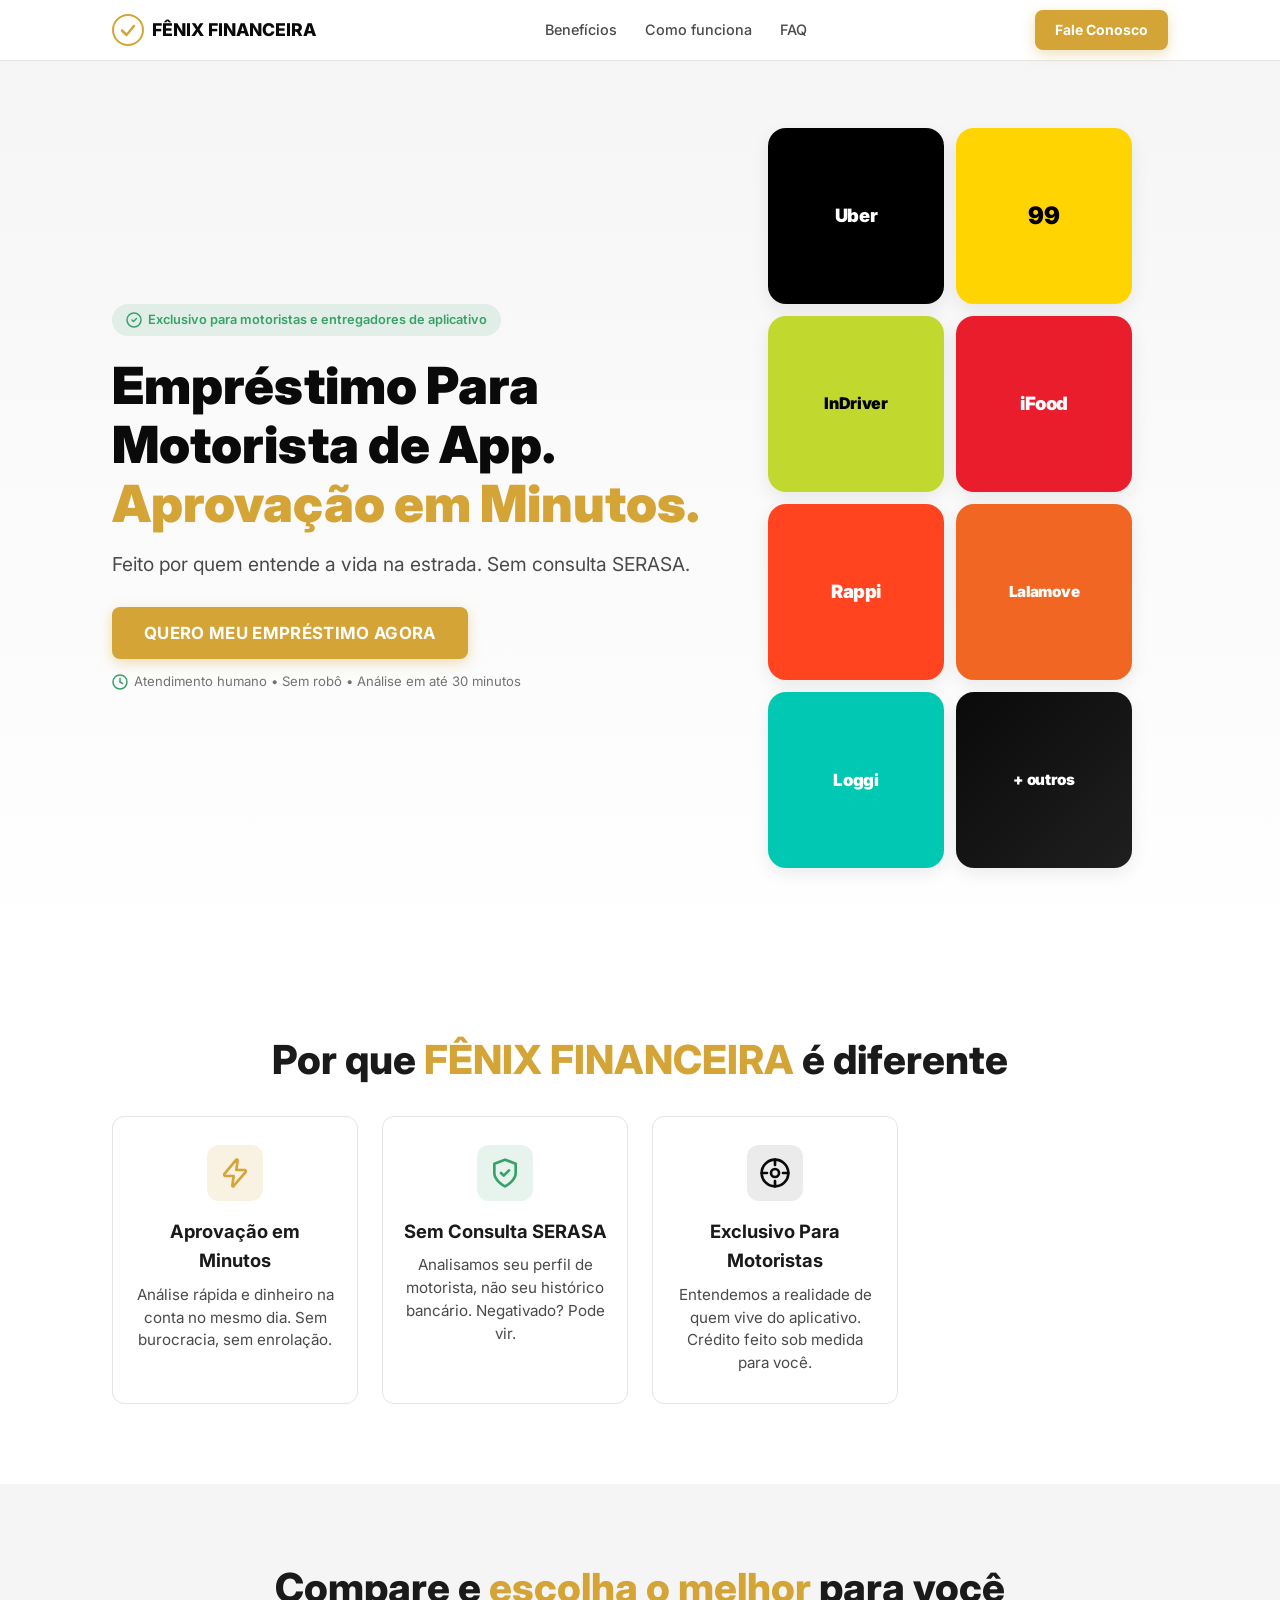
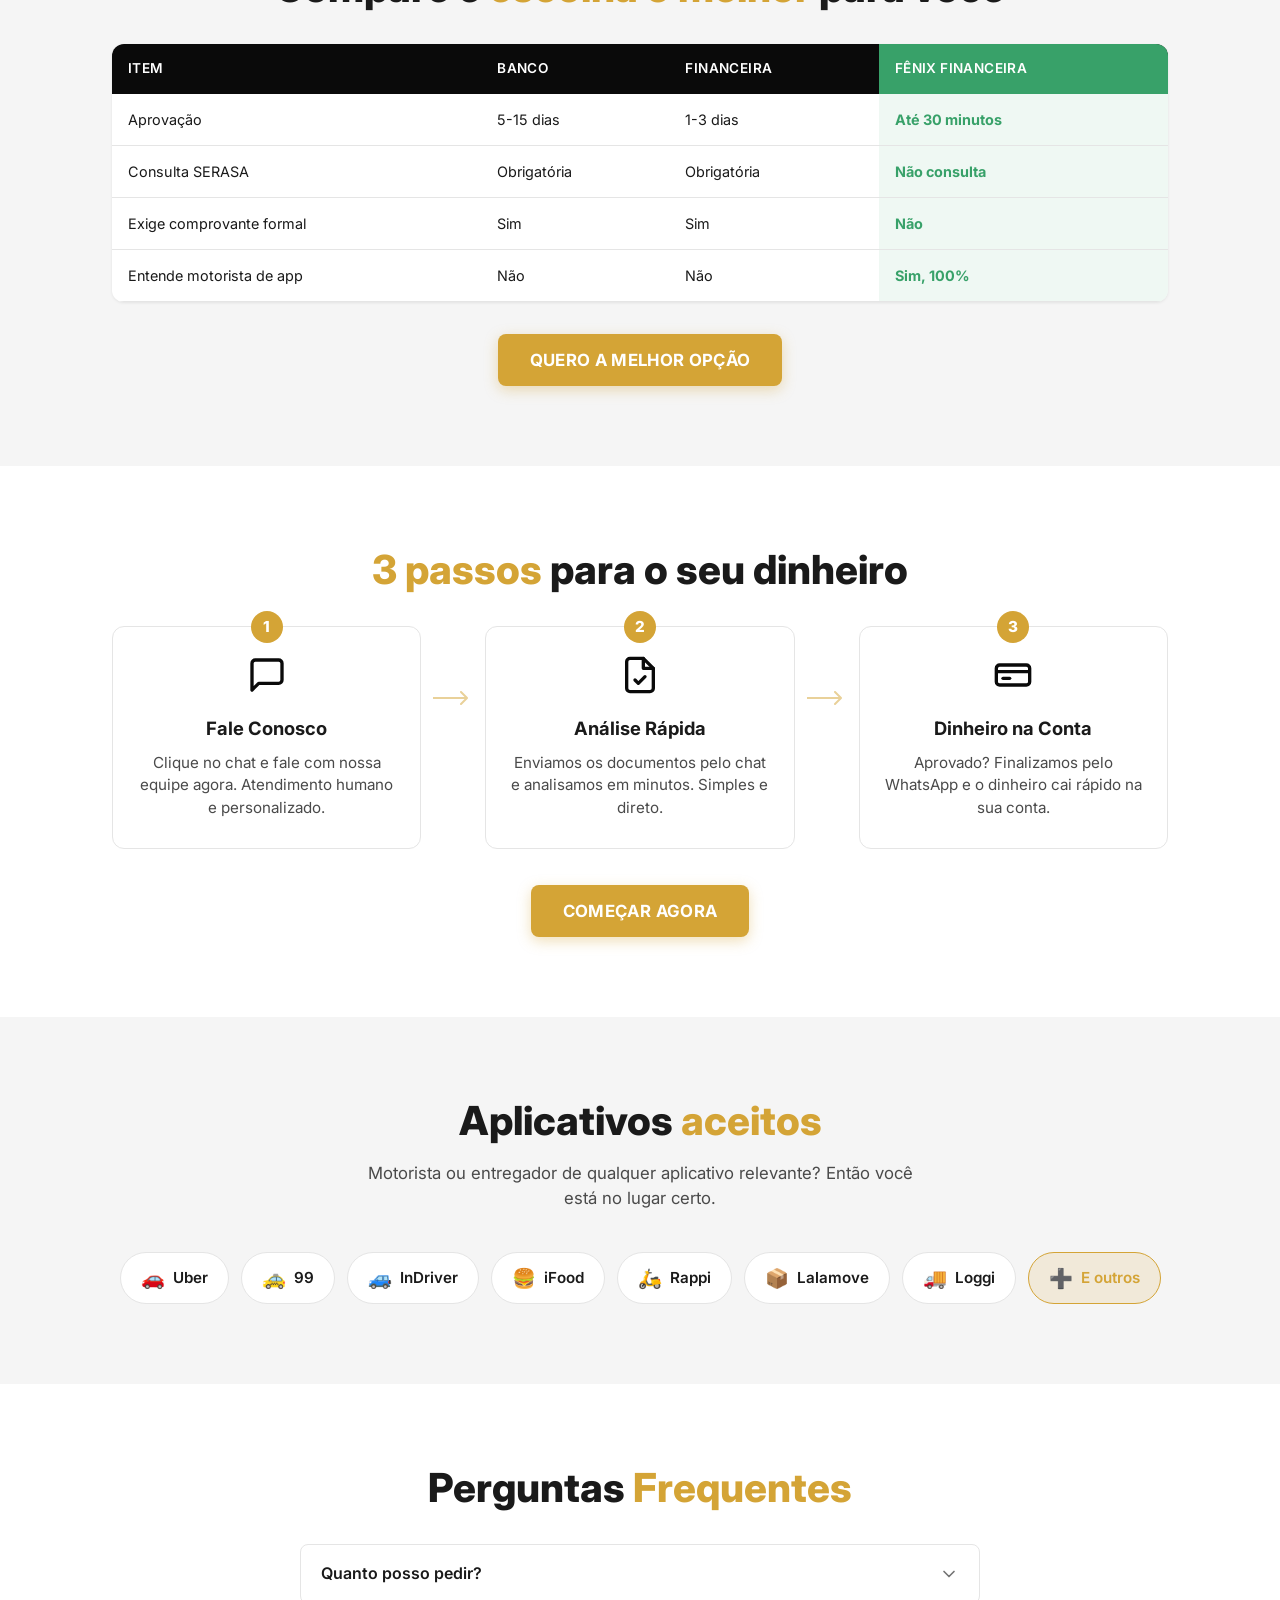
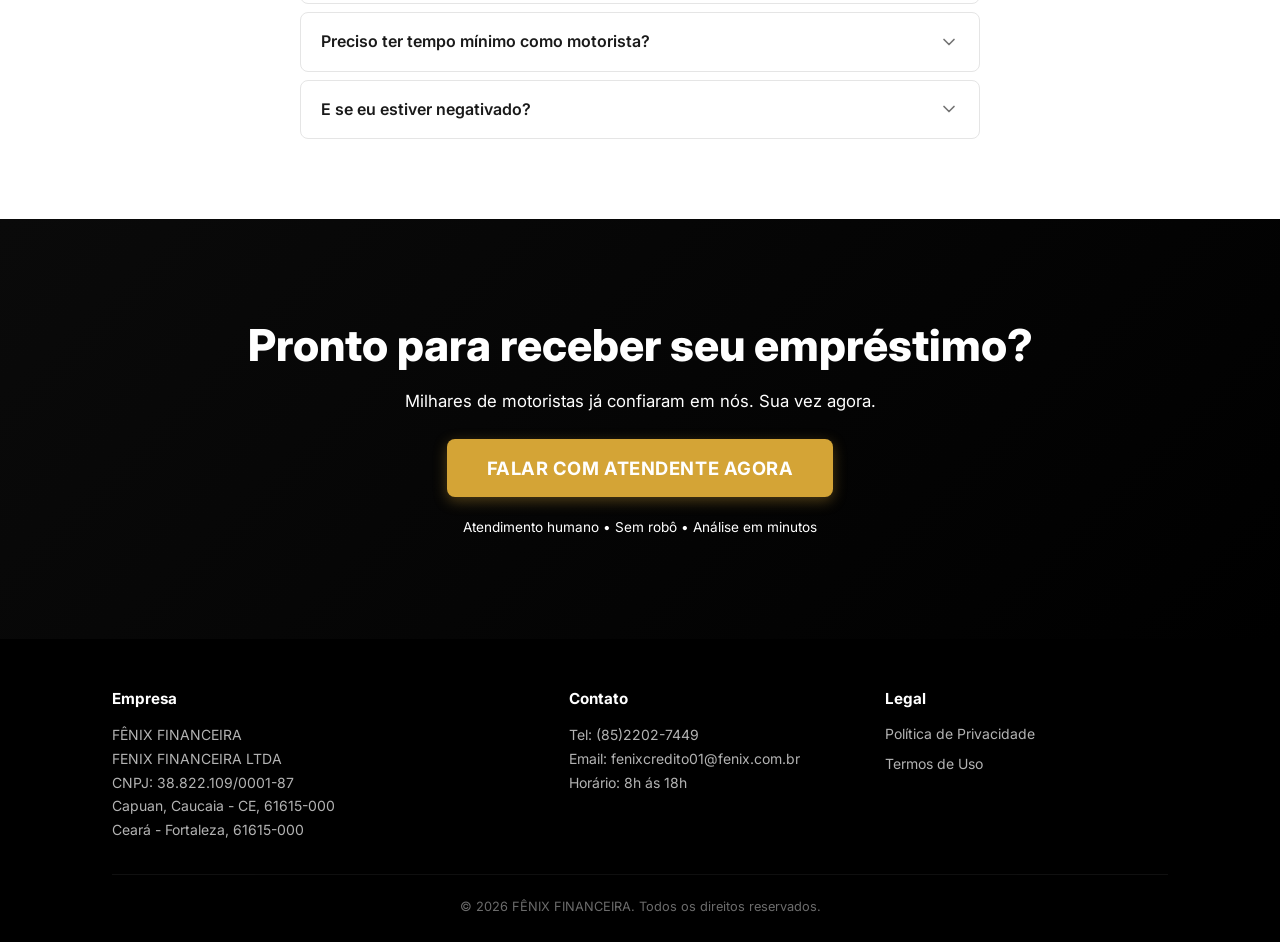
==== index.html @ e70ba052 "Site FÊNIX FINANCEIRA - landing page para motoristas de aplicativo" ====
<!DOCTYPE html>
<html lang="pt-BR">
<head>
  <meta charset="UTF-8">
  <meta name="viewport" content="width=device-width, initial-scale=1.0, maximum-scale=5.0">
  <meta name="description" content="Empréstimo para motorista de app com aprovação em minutos. Sem consulta SERASA. FÊNIX FINANCEIRA - crédito exclusivo para motoristas e entregadores de aplicativo.">
  <meta name="keywords" content="empréstimo motorista uber, empréstimo 99, empréstimo ifood, crédito motorista app, empréstimo sem serasa, empréstimo rappi, empréstimo entregador">
  <meta name="robots" content="index, follow">
  <meta name="theme-color" content="#0a0a0a">

  <!-- Open Graph -->
  <meta property="og:title" content="FÊNIX FINANCEIRA - Empréstimo para Motorista de App">
  <meta property="og:description" content="Aprovação em minutos. Sem consulta SERASA. Feito para quem é motorista de aplicativo.">
  <meta property="og:type" content="website">
  <meta property="og:url" content="[SITE_URL]">
  <meta property="og:locale" content="pt_BR">

  <link rel="icon" href="/favicon.svg" type="image/svg+xml">
  <link rel="icon" href="/favicon.ico" type="image/x-icon">
  <link rel="preconnect" href="https://embed.tawk.to" crossorigin>
  <link rel="preconnect" href="https://fonts.googleapis.com">
  <link rel="preconnect" href="https://fonts.gstatic.com" crossorigin>
  <link rel="stylesheet" href="https://fonts.googleapis.com/css2?family=Inter:wght@400;500;600;700;800;900&display=swap">
  <link rel="stylesheet" href="css/style.css">

  <title>FÊNIX FINANCEIRA - Empréstimo para Motorista de App | Aprovação Rápida</title>
</head>
<body>

  <!-- ============================================ -->
  <!-- HEADER / NAVBAR                              -->
  <!-- ============================================ -->
  <header class="header" id="header">
    <div class="container header__inner">
      <a href="#" class="header__logo" aria-label="FÊNIX FINANCEIRA - Página inicial">
        <!-- Logo SVG inline -->
        <svg class="header__logo-icon" width="32" height="32" viewBox="0 0 32 32" fill="none" aria-hidden="true">
          <circle cx="16" cy="16" r="15" stroke="currentColor" stroke-width="2"/>
          <path d="M10 16.5L14.5 21L22 12" stroke="currentColor" stroke-width="2.5" stroke-linecap="round" stroke-linejoin="round"/>
        </svg>
        <span class="header__logo-text">FÊNIX FINANCEIRA</span>
      </a>
      <nav class="header__nav" aria-label="Navegação principal">
        <a href="#beneficios" class="header__link">Benefícios</a>
        <a href="#como-funciona" class="header__link">Como funciona</a>
        <a href="#faq" class="header__link">FAQ</a>
      </nav>
      <button class="btn btn--sm btn--cta header__cta" onclick="openChat()" aria-label="Abrir chat para solicitar empréstimo">
        Fale Conosco
      </button>
    </div>
  </header>

  <main>

    <!-- ============================================ -->
    <!-- HERO SECTION                                 -->
    <!-- ============================================ -->
    <section class="hero" id="hero">
      <div class="container hero__inner">
        <div class="hero__content">
          <span class="hero__badge">
            <svg width="16" height="16" viewBox="0 0 16 16" fill="none" aria-hidden="true"><path d="M6 8L7.5 9.5L10.5 6.5" stroke="currentColor" stroke-width="1.5" stroke-linecap="round" stroke-linejoin="round"/><circle cx="8" cy="8" r="7" stroke="currentColor" stroke-width="1.5"/></svg>
            Exclusivo para motoristas e entregadores de aplicativo
          </span>

          <h1 class="hero__title">
            Empréstimo Para Motorista de App.<br>
            <span class="hero__title-highlight">Aprovação em Minutos.</span>
          </h1>

          <p class="hero__subtitle">
            Feito por quem entende a vida na estrada. Sem consulta SERASA.
          </p>

          <div class="hero__cta-group">
            <button class="btn btn--lg btn--cta btn--pulse" onclick="openChat()" aria-label="Solicitar empréstimo agora via chat">
              QUERO MEU EMPRÉSTIMO AGORA
            </button>
            <p class="hero__cta-sub">
              <svg width="16" height="16" viewBox="0 0 16 16" fill="none" aria-hidden="true"><circle cx="8" cy="8" r="7" stroke="currentColor" stroke-width="1.5"/><path d="M8 4.5V8L10.5 9.5" stroke="currentColor" stroke-width="1.5" stroke-linecap="round"/></svg>
              Atendimento humano &bull; Sem robô &bull; Análise em até 30 minutos
            </p>
          </div>
        </div>

        <div class="hero__illustration" aria-hidden="true">
          <div class="hero__apps-grid">
            <div class="hero-app hero-app--uber">Uber</div>
            <div class="hero-app hero-app--99">99</div>
            <div class="hero-app hero-app--indriver">InDriver</div>
            <div class="hero-app hero-app--ifood">iFood</div>
            <div class="hero-app hero-app--rappi">Rappi</div>
            <div class="hero-app hero-app--lalamove">Lalamove</div>
            <div class="hero-app hero-app--loggi">Loggi</div>
            <div class="hero-app hero-app--more">+ outros</div>
          </div>
        </div>
      </div>
    </section>

    <!-- ============================================ -->
    <!-- BENEFÍCIOS                                   -->
    <!-- ============================================ -->
    <section class="benefits" id="beneficios">
      <div class="container">
        <h2 class="section-title fade-in">Por que <span class="text-highlight">FÊNIX FINANCEIRA</span> é diferente</h2>

        <div class="benefits__grid">
          <!-- Card 1 -->
          <div class="benefit-card fade-in">
            <div class="benefit-card__icon benefit-card__icon--speed">
              <svg width="32" height="32" viewBox="0 0 24 24" fill="none" aria-hidden="true">
                <path d="M13 2L4.09 12.63a1 1 0 00.78 1.62H11l-1 7.25a.5.5 0 00.86.41L19.91 11.37a1 1 0 00-.78-1.62H13l1-7.25a.5.5 0 00-.86-.41z" stroke="currentColor" stroke-width="2" stroke-linecap="round" stroke-linejoin="round"/>
              </svg>
            </div>
            <h3 class="benefit-card__title">Aprovação em Minutos</h3>
            <p class="benefit-card__text">Análise rápida e dinheiro na conta no mesmo dia. Sem burocracia, sem enrolação.</p>
          </div>

          <!-- Card 2 -->
          <div class="benefit-card fade-in">
            <div class="benefit-card__icon benefit-card__icon--shield">
              <svg width="32" height="32" viewBox="0 0 24 24" fill="none" aria-hidden="true">
                <path d="M12 22s8-4 8-10V5l-8-3-8 3v7c0 6 8 10 8 10z" stroke="currentColor" stroke-width="2" stroke-linecap="round" stroke-linejoin="round"/>
                <path d="M9 12l2 2 4-4" stroke="currentColor" stroke-width="2" stroke-linecap="round" stroke-linejoin="round"/>
              </svg>
            </div>
            <h3 class="benefit-card__title">Sem Consulta SERASA</h3>
            <p class="benefit-card__text">Analisamos seu perfil de motorista, não seu histórico bancário. Negativado? Pode vir.</p>
          </div>

          <!-- Card 3 -->
          <div class="benefit-card fade-in">
            <div class="benefit-card__icon benefit-card__icon--car">
              <svg width="32" height="32" viewBox="0 0 24 24" fill="none" aria-hidden="true">
                <circle cx="12" cy="12" r="10" stroke="currentColor" stroke-width="2"/>
                <circle cx="12" cy="12" r="3" stroke="currentColor" stroke-width="2"/>
                <path d="M12 2v4M12 18v4M2 12h4M18 12h4" stroke="currentColor" stroke-width="2" stroke-linecap="round"/>
              </svg>
            </div>
            <h3 class="benefit-card__title">Exclusivo Para Motoristas</h3>
            <p class="benefit-card__text">Entendemos a realidade de quem vive do aplicativo. Crédito feito sob medida para você.</p>
          </div>

          
        </div>
      </div>
    </section>

    <!-- ============================================ -->
    <!-- COMPARAÇÃO                                   -->
    <!-- ============================================ -->
    <section class="comparison" id="comparacao">
      <div class="container">
        <h2 class="section-title fade-in">Compare e <span class="text-highlight">escolha o melhor</span> para você</h2>

        <div class="comparison__table-wrapper fade-in">
          <table class="comparison__table" role="table">
            <thead>
              <tr>
                <th scope="col">Item</th>
                <th scope="col">Banco</th>
                <th scope="col">Financeira</th>
                <th scope="col" class="comparison__highlight-col">FÊNIX FINANCEIRA</th>
              </tr>
            </thead>
            <tbody>
              <tr>
                <td data-label="Item">Aprovação</td>
                <td data-label="Banco">5-15 dias</td>
                <td data-label="CONCORRÊNCIA">1-3 dias</td>
                <td data-label="FÊNIX FINANCEIRA" class="comparison__highlight-col"><strong>Até 30 minutos</strong></td>
              </tr>
              <tr>
                <td data-label="Item">Consulta SERASA</td>
                <td data-label="Banco">Obrigatória</td>
                <td data-label="CONCORRÊNCIA">Obrigatória</td>
                <td data-label="FÊNIX FINANCEIRA" class="comparison__highlight-col"><strong>Não consulta</strong></td>
              </tr>
              <tr>
                <td data-label="Item">Exige comprovante formal</td>
                <td data-label="Banco">Sim</td>
                <td data-label="CONCORRÊNCIA">Sim</td>
                <td data-label="FÊNIX FINANCEIRA" class="comparison__highlight-col"><strong>Não</strong></td>
              </tr>
              <tr>
                <td data-label="Item">Entende motorista de app</td>
                <td data-label="Banco">Não</td>
                <td data-label="CONCORRÊNCIA">Não</td>
                <td data-label="FÊNIX FINANCEIRA" class="comparison__highlight-col"><strong>Sim, 100%</strong></td>
              </tr>
              <tr>
              </tr>
            </tbody>
          </table>
        </div>

        <div class="comparison__cta fade-in">
          <button class="btn btn--lg btn--cta" onclick="openChat()">QUERO A MELHOR OPÇÃO</button>
        </div>
      </div>
    </section>

    <!-- ============================================ -->
    <!-- COMO FUNCIONA                                -->
    <!-- ============================================ -->
    <section class="steps" id="como-funciona">
      <div class="container">
        <h2 class="section-title fade-in"><span class="text-highlight">3 passos</span> para o seu dinheiro</h2>

        <div class="steps__grid">
          <!-- Passo 1 -->
          <div class="step-card fade-in">
            <div class="step-card__number">1</div>
            <div class="step-card__icon">
              <svg width="40" height="40" viewBox="0 0 24 24" fill="none" aria-hidden="true">
                <path d="M21 15a2 2 0 01-2 2H7l-4 4V5a2 2 0 012-2h14a2 2 0 012 2z" stroke="currentColor" stroke-width="2" stroke-linecap="round" stroke-linejoin="round"/>
              </svg>
            </div>
            <h3 class="step-card__title">Fale Conosco</h3>
            <p class="step-card__text">Clique no chat e fale com nossa equipe agora. Atendimento humano e personalizado.</p>
          </div>

          <!-- Conector -->
          <div class="step-connector" aria-hidden="true">
            <svg width="40" height="24" viewBox="0 0 40 24" fill="none">
              <path d="M0 12h32M28 6l6 6-6 6" stroke="var(--color-cta)" stroke-width="2" stroke-linecap="round" stroke-linejoin="round"/>
            </svg>
          </div>

          <!-- Passo 2 -->
          <div class="step-card fade-in">
            <div class="step-card__number">2</div>
            <div class="step-card__icon">
              <svg width="40" height="40" viewBox="0 0 24 24" fill="none" aria-hidden="true">
                <path d="M14 2H6a2 2 0 00-2 2v16a2 2 0 002 2h12a2 2 0 002-2V8z" stroke="currentColor" stroke-width="2" stroke-linecap="round" stroke-linejoin="round"/>
                <polyline points="14,2 14,8 20,8" stroke="currentColor" stroke-width="2" stroke-linecap="round" stroke-linejoin="round"/>
                <path d="M9 15l2 2 4-4" stroke="currentColor" stroke-width="2" stroke-linecap="round" stroke-linejoin="round"/>
              </svg>
            </div>
            <h3 class="step-card__title">Análise Rápida</h3>
            <p class="step-card__text">Enviamos os documentos pelo chat e analisamos em minutos. Simples e direto.</p>
          </div>

          <!-- Conector -->
          <div class="step-connector" aria-hidden="true">
            <svg width="40" height="24" viewBox="0 0 40 24" fill="none">
              <path d="M0 12h32M28 6l6 6-6 6" stroke="var(--color-cta)" stroke-width="2" stroke-linecap="round" stroke-linejoin="round"/>
            </svg>
          </div>

          <!-- Passo 3 -->
          <div class="step-card fade-in">
            <div class="step-card__number">3</div>
            <div class="step-card__icon">
              <svg width="40" height="40" viewBox="0 0 24 24" fill="none" aria-hidden="true">
                <rect x="2" y="6" width="20" height="12" rx="2" stroke="currentColor" stroke-width="2"/>
                <path d="M2 10h20" stroke="currentColor" stroke-width="2"/>
                <path d="M6 14h4" stroke="currentColor" stroke-width="2" stroke-linecap="round"/>
              </svg>
            </div>
            <h3 class="step-card__title">Dinheiro na Conta</h3>
            <p class="step-card__text">Aprovado? Finalizamos pelo WhatsApp e o dinheiro cai rápido na sua conta.</p>
          </div>
        </div>

        <div class="steps__cta fade-in">
          <button class="btn btn--lg btn--cta" onclick="openChat()">COMEÇAR AGORA</button>
        </div>
      </div>
    </section>

    <!-- ============================================ -->
    <!-- APLICATIVOS ACEITOS                          -->
    <!-- ============================================ -->
    <section class="apps" id="aplicativos">
      <div class="container">
        <h2 class="section-title fade-in">Aplicativos <span class="text-highlight">aceitos</span></h2>
        <p class="section-subtitle fade-in">Motorista ou entregador de qualquer aplicativo relevante? Então você está no lugar certo.</p>

        <div class="apps__grid fade-in">
          <div class="app-tag">
            <span class="app-tag__icon">🚗</span>
            <span class="app-tag__name">Uber</span>
          </div>
          <div class="app-tag">
            <span class="app-tag__icon">🚕</span>
            <span class="app-tag__name">99</span>
          </div>
          <div class="app-tag">
            <span class="app-tag__icon">🚙</span>
            <span class="app-tag__name">InDriver</span>
          </div>
          <div class="app-tag">
            <span class="app-tag__icon">🍔</span>
            <span class="app-tag__name">iFood</span>
          </div>
          <div class="app-tag">
            <span class="app-tag__icon">🛵</span>
            <span class="app-tag__name">Rappi</span>
          </div>
          <div class="app-tag">
            <span class="app-tag__icon">📦</span>
            <span class="app-tag__name">Lalamove</span>
          </div>
          <div class="app-tag">
            <span class="app-tag__icon">🚚</span>
            <span class="app-tag__name">Loggi</span>
          </div>
          <div class="app-tag app-tag--other">
            <span class="app-tag__icon">➕</span>
            <span class="app-tag__name">E outros</span>
          </div>
        </div>
      </div>
    </section>

    <!-- ============================================ -->
    <!-- FAQ                                          -->
    <!-- ============================================ -->
    <section class="faq" id="faq">
      <div class="container">
        <h2 class="section-title fade-in">Perguntas <span class="text-highlight">Frequentes</span></h2>

        <div class="faq__list">
          <details class="faq__item fade-in">
            <summary class="faq__question">
              <span>Quanto posso pedir?</span>
              <svg class="faq__chevron" width="20" height="20" viewBox="0 0 24 24" fill="none" aria-hidden="true">
                <path d="M6 9l6 6 6-6" stroke="currentColor" stroke-width="2" stroke-linecap="round" stroke-linejoin="round"/>
              </svg>
            </summary>
            <div class="faq__answer">
              <p>NOSSOS VALORES VÃO DE R$500,00 até R$2.000,00</p>
            </div>
          </details>

          

          <details class="faq__item fade-in">
            <summary class="faq__question">
              <span>Preciso ter tempo mínimo como motorista?</span>
              <svg class="faq__chevron" width="20" height="20" viewBox="0 0 24 24" fill="none" aria-hidden="true">
                <path d="M6 9l6 6 6-6" stroke="currentColor" stroke-width="2" stroke-linecap="round" stroke-linejoin="round"/>
              </svg>
            </summary>
            <div class="faq__answer">
              <p>Analisamos cada caso individualmente. Fale conosco para saber se você se qualifica.</p>
            </div>
          </details>

          <details class="faq__item fade-in">
            <summary class="faq__question">
              <span>E se eu estiver negativado?</span>
              <svg class="faq__chevron" width="20" height="20" viewBox="0 0 24 24" fill="none" aria-hidden="true">
                <path d="M6 9l6 6 6-6" stroke="currentColor" stroke-width="2" stroke-linecap="round" stroke-linejoin="round"/>
              </svg>
            </summary>
            <div class="faq__answer">
              <p>Não consultamos SERASA/SPC. Analisamos seu perfil como motorista de aplicativo.</p>
            </div>
          </details>

          

          

          
        </div>
      </div>
    </section>

    <!-- ============================================ -->
    <!-- CTA FINAL                                    -->
    <!-- ============================================ -->
    <section class="cta-final" id="cta-final">
      <div class="container cta-final__inner">
        <h2 class="cta-final__title fade-in">Pronto para receber seu empréstimo?</h2>
        <p class="cta-final__subtitle fade-in">Milhares de motoristas já confiaram em nós. Sua vez agora.</p>

        <button class="btn btn--xl btn--cta btn--pulse fade-in" onclick="openChat()">
          FALAR COM ATENDENTE AGORA
        </button>

        <p class="cta-final__note fade-in">
          Atendimento humano &bull; Sem robô &bull; Análise em minutos
        </p>
      </div>
    </section>

  </main>

  <!-- ============================================ -->
  <!-- FOOTER                                       -->
  <!-- ============================================ -->
  <footer class="footer">
    <div class="container footer__inner">
      <div class="footer__grid">
        <!-- Coluna Empresa -->
        <div class="footer__col">
          <h4 class="footer__heading">Empresa</h4>
          <p class="footer__text">FÊNIX FINANCEIRA</p>
          <p class="footer__text">FENIX FINANCEIRA LTDA</p>
          <p class="footer__text">CNPJ: 38.822.109/0001-87</p>
          <p class="footer__text">Capuan, Caucaia - CE, 61615-000</p>
          <p class="footer__text">Ceará - Fortaleza, 61615-000</p>
        </div>

        <!-- Coluna Contato -->
        <div class="footer__col">
          <h4 class="footer__heading">Contato</h4>
          <p class="footer__text">Tel: (85)2202-7449</p>
          <p class="footer__text">Email: fenixcredito01@fenix.com.br</p>
          <p class="footer__text">Horário: 8h ás 18h</p>
        </div>

        <!-- Coluna Legal -->
        <div class="footer__col">
          <h4 class="footer__heading">Legal</h4>
          <a href="privacidade.html" class="footer__link">Política de Privacidade</a>
          <a href="termos.html" class="footer__link">Termos de Uso</a>
           
        </div>
      </div>

      <div class="footer__bottom">
        <p>&copy; 2026 FÊNIX FINANCEIRA. Todos os direitos reservados.</p>
        
      </div>
    </div>
  </footer>

  <!-- Scripts -->
  <script src="js/script.js"></script>

  <!--Start of Tawk.to Script-->
  <script type="text/javascript">
  var Tawk_API=Tawk_API||{}, Tawk_LoadStart=new Date();
  (function(){
  var s1=document.createElement("script"),s0=document.getElementsByTagName("script")[0];
  s1.async=true;
  s1.src='https://embed.tawk.to/69e11e8162538b1c343eefce/1jmbluanu';
  s1.charset='UTF-8';
  s1.setAttribute('crossorigin','*');
  s0.parentNode.insertBefore(s1,s0);
  })();
  </script>
  <!--End of Tawk.to Script-->

</body>
</html>
---- css/style.css ----
/* ============================================
   VARIÁVEIS CSS — Altere aqui para customizar
   ============================================ */
:root {
  --color-primary: #0a0a0a;
  --color-primary-light: #1f1f1f;
  --color-primary-dark: #000000;
  --color-cta: #D4A436;
  --color-cta-hover: #B88C28;
  --color-cta-light: rgba(212, 164, 54, 0.15);
  --color-success: #38a169;
  --color-success-light: rgba(56, 161, 105, 0.12);
  --color-text: #1a1a1a;
  --color-text-light: #4a4a4a;
  --color-text-muted: #737373;
  --color-bg: #ffffff;
  --color-bg-alt: #f5f5f5;
  --color-bg-dark: #000000;
  --color-border: #e5e5e5;
  --font-family: 'Inter', system-ui, -apple-system, BlinkMacSystemFont, 'Segoe UI', sans-serif;
  --radius-sm: 8px;
  --radius-md: 12px;
  --radius-lg: 16px;
  --radius-full: 9999px;
  --shadow-sm: 0 1px 3px rgba(0,0,0,0.08);
  --shadow-md: 0 4px 12px rgba(0,0,0,0.1);
  --shadow-lg: 0 8px 30px rgba(0,0,0,0.12);
  --transition: 200ms ease;
}

/* ============================================
   RESET & BASE — Mobile-first
   ============================================ */
*,
*::before,
*::after {
  margin: 0;
  padding: 0;
  box-sizing: border-box;
}

html {
  scroll-behavior: smooth;
  -webkit-text-size-adjust: 100%;
}

body {
  font-family: var(--font-family);
  font-size: 16px;
  line-height: 1.6;
  color: var(--color-text);
  background-color: var(--color-bg);
  -webkit-font-smoothing: antialiased;
  -moz-osx-font-smoothing: grayscale;
  overflow-x: hidden;
}

img {
  max-width: 100%;
  height: auto;
  display: block;
}

a {
  color: inherit;
  text-decoration: none;
}

button {
  cursor: pointer;
  border: none;
  background: none;
  font-family: inherit;
}

/* ============================================
   CONTAINER
   ============================================ */
.container {
  width: 100%;
  max-width: 1120px;
  margin: 0 auto;
  padding: 0 20px;
}

/* ============================================
   TYPOGRAPHY UTILITIES
   ============================================ */
.section-title {
  font-size: 1.75rem;
  font-weight: 800;
  line-height: 1.2;
  text-align: center;
  margin-bottom: 16px;
  color: var(--color-text);
}

.section-subtitle {
  font-size: 1.05rem;
  color: var(--color-text-light);
  text-align: center;
  max-width: 560px;
  margin: 0 auto 40px;
  line-height: 1.5;
}

.text-highlight {
  color: var(--color-cta);
}

/* ============================================
   BUTTONS
   ============================================ */
.btn {
  display: inline-flex;
  align-items: center;
  justify-content: center;
  font-weight: 700;
  border-radius: var(--radius-sm);
  transition: background var(--transition), transform var(--transition), box-shadow var(--transition);
  white-space: nowrap;
  text-align: center;
  line-height: 1.2;
}

.btn:active {
  transform: scale(0.97);
}

.btn--sm {
  font-size: 0.875rem;
  padding: 10px 20px;
  min-height: 40px;
}

.btn--lg {
  font-size: 1.05rem;
  padding: 16px 32px;
  min-height: 52px;
  letter-spacing: 0.02em;
}

.btn--xl {
  font-size: 1.15rem;
  padding: 18px 40px;
  min-height: 56px;
  letter-spacing: 0.03em;
}

.btn--cta {
  background: var(--color-cta);
  color: #fff;
  box-shadow: 0 4px 14px rgba(212, 164, 54, 0.35);
}

.btn--cta:hover {
  background: var(--color-cta-hover);
  box-shadow: 0 6px 20px rgba(212, 164, 54, 0.45);
  transform: translateY(-1px);
}

.btn--cta:active {
  transform: translateY(0) scale(0.97);
}

.btn--pulse {
  animation: pulse-btn 2.5s infinite;
}

@keyframes pulse-btn {
  0% { box-shadow: 0 4px 14px rgba(212, 164, 54, 0.35), 0 0 0 0 rgba(212, 164, 54, 0.5); }
  70% { box-shadow: 0 4px 14px rgba(212, 164, 54, 0.35), 0 0 0 14px rgba(212, 164, 54, 0); }
  100% { box-shadow: 0 4px 14px rgba(212, 164, 54, 0.35), 0 0 0 0 rgba(212, 164, 54, 0); }
}

/* ============================================
   HEADER
   ============================================ */
.header {
  position: fixed;
  top: 0;
  left: 0;
  right: 0;
  z-index: 100;
  background: rgba(255, 255, 255, 0.92);
  backdrop-filter: blur(12px);
  -webkit-backdrop-filter: blur(12px);
  border-bottom: 1px solid var(--color-border);
  transition: box-shadow 0.3s ease;
}

.header--scrolled {
  box-shadow: var(--shadow-md);
}

.header__inner {
  display: flex;
  align-items: center;
  justify-content: space-between;
  height: 60px;
}

.header__logo {
  display: flex;
  align-items: center;
  gap: 8px;
  font-weight: 800;
  font-size: 1.1rem;
  color: var(--color-primary);
}

.header__logo-icon {
  color: var(--color-cta);
  flex-shrink: 0;
}

.header__nav {
  display: none;
  gap: 28px;
}

.header__link {
  font-size: 0.9rem;
  font-weight: 500;
  color: var(--color-text-light);
  transition: color var(--transition);
}

.header__link:hover {
  color: var(--color-cta);
}

.header__cta {
  flex-shrink: 0;
}

/* ============================================
   HERO
   ============================================ */
.hero {
  padding: 100px 0 60px;
  background: linear-gradient(180deg, var(--color-bg-alt) 0%, var(--color-bg) 100%);
}

.hero__inner {
  display: flex;
  flex-direction: column;
  align-items: center;
  gap: 40px;
}

.hero__content {
  text-align: center;
  max-width: 600px;
}

.hero__badge {
  display: inline-flex;
  align-items: center;
  gap: 6px;
  background: var(--color-success-light);
  color: var(--color-success);
  font-size: 0.8rem;
  font-weight: 600;
  padding: 6px 14px;
  border-radius: var(--radius-full);
  margin-bottom: 20px;
}

.hero__badge svg {
  flex-shrink: 0;
}

.hero__title {
  font-size: 2rem;
  font-weight: 900;
  line-height: 1.15;
  color: var(--color-primary);
  margin-bottom: 16px;
}

.hero__title-highlight {
  color: var(--color-cta);
}

.hero__subtitle {
  font-size: 1.1rem;
  color: var(--color-text-light);
  line-height: 1.6;
  margin-bottom: 28px;
}

.hero__cta-group {
  display: flex;
  flex-direction: column;
  align-items: center;
  gap: 12px;
}

.hero__cta-sub {
  display: flex;
  align-items: center;
  gap: 6px;
  font-size: 0.82rem;
  color: var(--color-text-muted);
}

.hero__cta-sub svg {
  flex-shrink: 0;
  color: var(--color-success);
}

.hero__illustration {
  width: 100%;
  max-width: 380px;
}

.hero__svg {
  width: 100%;
  height: auto;
}

/* Grade de apps no hero */
.hero__apps-grid {
  display: grid;
  grid-template-columns: repeat(2, 1fr);
  gap: 12px;
  padding: 8px;
}

.hero-app {
  aspect-ratio: 1 / 1;
  border-radius: 18px;
  display: flex;
  align-items: center;
  justify-content: center;
  font-weight: 900;
  font-size: 1.15rem;
  letter-spacing: -0.02em;
  box-shadow: 0 6px 18px rgba(0,0,0,0.08);
  transition: transform 0.3s ease, box-shadow 0.3s ease;
  user-select: none;
}

.hero-app:hover {
  transform: translateY(-3px) rotate(-1deg);
  box-shadow: 0 10px 24px rgba(0,0,0,0.14);
}

.hero-app:nth-child(even):hover {
  transform: translateY(-3px) rotate(1deg);
}

/* Cores de cada app (estilizadas — não usamos logos oficiais) */
.hero-app--uber {
  background: #000000;
  color: #ffffff;
}

.hero-app--99 {
  background: #FFD400;
  color: #000000;
  font-size: 1.5rem;
}

.hero-app--indriver {
  background: #C1D82F;
  color: #000000;
  font-size: 1rem;
}

.hero-app--ifood {
  background: #EA1D2C;
  color: #ffffff;
}

.hero-app--rappi {
  background: #FF441F;
  color: #ffffff;
}

.hero-app--lalamove {
  background: #F16622;
  color: #ffffff;
  font-size: 0.95rem;
}

.hero-app--loggi {
  background: #00C8B2;
  color: #ffffff;
  font-size: 1.05rem;
}

.hero-app--more {
  background: linear-gradient(135deg, var(--color-primary) 0%, var(--color-primary-light) 100%);
  color: #ffffff;
  font-size: 0.95rem;
}

/* ============================================
   BENEFITS
   ============================================ */
.benefits {
  padding: 60px 0;
  background: var(--color-bg);
}

.benefits__grid {
  display: grid;
  grid-template-columns: 1fr;
  gap: 16px;
  margin-top: 32px;
}

.benefit-card {
  background: var(--color-bg);
  border: 1px solid var(--color-border);
  border-radius: var(--radius-md);
  padding: 24px;
  text-align: center;
  transition: transform var(--transition), box-shadow var(--transition);
}

.benefit-card:hover {
  transform: translateY(-3px);
  box-shadow: var(--shadow-md);
}

.benefit-card__icon {
  width: 56px;
  height: 56px;
  border-radius: var(--radius-md);
  display: flex;
  align-items: center;
  justify-content: center;
  margin: 0 auto 16px;
}

.benefit-card__icon--speed {
  background: var(--color-cta-light);
  color: var(--color-cta);
}

.benefit-card__icon--shield {
  background: var(--color-success-light);
  color: var(--color-success);
}

.benefit-card__icon--car {
  background: rgba(10, 10, 10, 0.08);
  color: var(--color-primary);
}

.benefit-card__icon--money {
  background: var(--color-success-light);
  color: var(--color-success);
}

.benefit-card__title {
  font-size: 1.15rem;
  font-weight: 700;
  margin-bottom: 8px;
  color: var(--color-text);
}

.benefit-card__text {
  font-size: 0.95rem;
  color: var(--color-text-light);
  line-height: 1.5;
}

/* ============================================
   COMPARISON TABLE
   ============================================ */
.comparison {
  padding: 60px 0;
  background: var(--color-bg-alt);
}

.comparison__table-wrapper {
  overflow-x: auto;
  -webkit-overflow-scrolling: touch;
  margin-top: 32px;
  border-radius: var(--radius-md);
  box-shadow: var(--shadow-sm);
}

.comparison__table {
  width: 100%;
  border-collapse: collapse;
  background: var(--color-bg);
  font-size: 0.9rem;
  min-width: 520px;
}

.comparison__table thead {
  background: var(--color-primary);
  color: #fff;
}

.comparison__table th {
  padding: 14px 16px;
  text-align: left;
  font-weight: 600;
  font-size: 0.85rem;
  text-transform: uppercase;
  letter-spacing: 0.03em;
}

.comparison__table td {
  padding: 14px 16px;
  border-bottom: 1px solid var(--color-border);
  vertical-align: middle;
}

.comparison__table tbody tr:last-child td {
  border-bottom: none;
}

.comparison__table tbody tr:hover {
  background: var(--color-bg-alt);
}

.comparison__highlight-col {
  background: rgba(56, 161, 105, 0.08) !important;
  color: var(--color-success);
  font-weight: 600;
}

.comparison__table thead .comparison__highlight-col {
  background: var(--color-success) !important;
  color: #fff;
}

.comparison__cta {
  text-align: center;
  margin-top: 32px;
}

/* ============================================
   STEPS (HOW IT WORKS)
   ============================================ */
.steps {
  padding: 60px 0;
  background: var(--color-bg);
}

.steps__grid {
  display: flex;
  flex-direction: column;
  align-items: center;
  gap: 8px;
  margin-top: 32px;
}

.step-card {
  background: var(--color-bg);
  border: 1px solid var(--color-border);
  border-radius: var(--radius-md);
  padding: 28px 24px;
  text-align: center;
  width: 100%;
  max-width: 360px;
  position: relative;
}

.step-card__number {
  position: absolute;
  top: -16px;
  left: 50%;
  transform: translateX(-50%);
  width: 32px;
  height: 32px;
  background: var(--color-cta);
  color: #fff;
  font-weight: 800;
  font-size: 0.95rem;
  border-radius: 50%;
  display: flex;
  align-items: center;
  justify-content: center;
}

.step-card__icon {
  color: var(--color-primary);
  margin-bottom: 12px;
}

.step-card__title {
  font-size: 1.15rem;
  font-weight: 700;
  margin-bottom: 8px;
}

.step-card__text {
  font-size: 0.95rem;
  color: var(--color-text-light);
  line-height: 1.5;
}

.step-connector {
  transform: rotate(90deg);
  opacity: 0.5;
}

.steps__cta {
  text-align: center;
  margin-top: 36px;
}

/* ============================================
   APPS ACCEPTED
   ============================================ */
.apps {
  padding: 60px 0;
  background: var(--color-bg-alt);
}

.apps__grid {
  display: flex;
  flex-wrap: wrap;
  justify-content: center;
  gap: 12px;
  margin-top: 8px;
}

.app-tag {
  display: flex;
  align-items: center;
  gap: 8px;
  background: var(--color-bg);
  border: 1px solid var(--color-border);
  border-radius: var(--radius-full);
  padding: 10px 20px;
  font-weight: 600;
  font-size: 0.95rem;
  transition: transform var(--transition), box-shadow var(--transition);
}

.app-tag:hover {
  transform: translateY(-2px);
  box-shadow: var(--shadow-sm);
}

.app-tag__icon {
  font-size: 1.2rem;
}

.app-tag--other {
  background: var(--color-cta-light);
  border-color: var(--color-cta);
  color: var(--color-cta);
}

/* ============================================
   FAQ
   ============================================ */
.faq {
  padding: 60px 0;
  background: var(--color-bg);
}

.faq__list {
  max-width: 680px;
  margin: 32px auto 0;
  display: flex;
  flex-direction: column;
  gap: 8px;
}

.faq__item {
  background: var(--color-bg);
  border: 1px solid var(--color-border);
  border-radius: var(--radius-sm);
  overflow: hidden;
  transition: box-shadow var(--transition);
}

.faq__item[open] {
  box-shadow: var(--shadow-sm);
}

.faq__question {
  display: flex;
  align-items: center;
  justify-content: space-between;
  gap: 12px;
  padding: 16px 20px;
  font-weight: 600;
  font-size: 1rem;
  cursor: pointer;
  list-style: none;
  color: var(--color-text);
  transition: color var(--transition);
  min-height: 52px;
}

.faq__question::-webkit-details-marker {
  display: none;
}

.faq__question::marker {
  content: '';
}

.faq__question:hover {
  color: var(--color-cta);
}

.faq__chevron {
  flex-shrink: 0;
  transition: transform 0.3s ease;
  color: var(--color-text-muted);
}

.faq__item[open] .faq__chevron {
  transform: rotate(180deg);
  color: var(--color-cta);
}

.faq__answer {
  padding: 0 20px 16px;
  font-size: 0.95rem;
  color: var(--color-text-light);
  line-height: 1.6;
}

/* ============================================
   CTA FINAL
   ============================================ */
.cta-final {
  padding: 80px 0;
  background: linear-gradient(135deg, var(--color-primary) 0%, var(--color-primary-dark) 100%);
  color: #fff;
  text-align: center;
}

.cta-final__inner {
  display: flex;
  flex-direction: column;
  align-items: center;
  gap: 16px;
}

.cta-final__title {
  font-size: 1.75rem;
  font-weight: 800;
  line-height: 1.2;
}

.cta-final__subtitle {
  font-size: 1.05rem;
  opacity: 0.85;
  max-width: 480px;
  margin-bottom: 8px;
}

.cta-final__note {
  font-size: 0.85rem;
  opacity: 0.7;
  margin-top: 4px;
}

/* ============================================
   FOOTER
   ============================================ */
.footer {
  background: var(--color-bg-dark);
  color: rgba(255, 255, 255, 0.7);
  padding: 48px 0 24px;
  font-size: 0.875rem;
}

.footer__grid {
  display: grid;
  grid-template-columns: 1fr;
  gap: 32px;
  margin-bottom: 32px;
}

.footer__heading {
  color: #fff;
  font-size: 0.95rem;
  font-weight: 700;
  margin-bottom: 12px;
}

.footer__text {
  line-height: 1.7;
}

.footer__link {
  display: block;
  margin-bottom: 8px;
  transition: color var(--transition);
}

.footer__link:hover {
  color: var(--color-cta);
}

.footer__bottom {
  border-top: 1px solid rgba(255, 255, 255, 0.1);
  padding-top: 20px;
  text-align: center;
  font-size: 0.8rem;
  opacity: 0.6;
  line-height: 1.8;
}

/* ============================================
   FLOATING CHAT BUTTON (FAB)
   ============================================ */
.chat-fab {
  display: none; /* Escondido — Tawk.to tem seu próprio botão */
  position: fixed;
  bottom: 24px;
  right: 24px;
  z-index: 90;
  display: flex;
  align-items: center;
  gap: 8px;
  background: var(--color-cta);
  color: #fff;
  padding: 14px 22px;
  border-radius: var(--radius-full);
  font-weight: 700;
  font-size: 0.85rem;
  box-shadow: 0 4px 20px rgba(212, 164, 54, 0.4);
  animation: pulse-fab 2s infinite;
  transition: transform var(--transition), background var(--transition);
  min-height: 56px;
}

.chat-fab:hover {
  background: var(--color-cta-hover);
  transform: scale(1.05);
}

.chat-fab:active {
  transform: scale(0.97);
}

@keyframes pulse-fab {
  0% { box-shadow: 0 4px 20px rgba(212, 164, 54, 0.4), 0 0 0 0 rgba(212, 164, 54, 0.5); }
  70% { box-shadow: 0 4px 20px rgba(212, 164, 54, 0.4), 0 0 0 18px rgba(212, 164, 54, 0); }
  100% { box-shadow: 0 4px 20px rgba(212, 164, 54, 0.4), 0 0 0 0 rgba(212, 164, 54, 0); }
}

.chat-fab__badge {
  position: absolute;
  top: -6px;
  right: -4px;
  background: var(--color-success);
  color: #fff;
  font-size: 0.6rem;
  font-weight: 700;
  padding: 2px 6px;
  border-radius: var(--radius-full);
  letter-spacing: 0.05em;
}

.chat-fab__icon {
  flex-shrink: 0;
}

.chat-fab__text {
  display: none;
}

/* ============================================
   ANIMATIONS — Fade In on Scroll
   ============================================ */
.fade-in {
  opacity: 0;
  transform: translateY(24px);
  transition: opacity 0.6s ease, transform 0.6s ease;
}

.fade-in.is-visible {
  opacity: 1;
  transform: translateY(0);
}

/* ============================================
   RESPONSIVE — Tablet (768px+)
   ============================================ */
@media (min-width: 768px) {
  .container {
    padding: 0 32px;
  }

  .header__nav {
    display: flex;
  }

  .section-title {
    font-size: 2.25rem;
  }

  .hero {
    padding: 120px 0 80px;
  }

  .hero__title {
    font-size: 2.75rem;
  }

  .hero__inner {
    flex-direction: row;
    text-align: left;
    gap: 48px;
  }

  .hero__content {
    text-align: left;
    flex: 1;
  }

  .hero__illustration {
    max-width: 380px;
    flex-shrink: 0;
  }

  .hero__cta-group {
    align-items: flex-start;
  }

  .benefits {
    padding: 80px 0;
  }

  .benefits__grid {
    grid-template-columns: 1fr 1fr;
    gap: 20px;
  }

  .comparison {
    padding: 80px 0;
  }

  .steps {
    padding: 80px 0;
  }

  .steps__grid {
    flex-direction: row;
    align-items: flex-start;
    gap: 12px;
  }

  .step-connector {
    transform: none;
    margin-top: 60px;
  }

  .step-card {
    max-width: none;
    flex: 1;
  }

  .apps {
    padding: 80px 0;
  }

  .faq {
    padding: 80px 0;
  }

  .cta-final {
    padding: 100px 0;
  }

  .cta-final__title {
    font-size: 2.25rem;
  }

  .footer__grid {
    grid-template-columns: 1.5fr 1fr 1fr;
  }

  .chat-fab__text {
    display: inline;
  }
}

/* ============================================
   RESPONSIVE — Desktop (1024px+)
   ============================================ */
@media (min-width: 1024px) {
  .section-title {
    font-size: 2.5rem;
  }

  .hero__title {
    font-size: 3.2rem;
  }

  .hero__subtitle {
    font-size: 1.2rem;
  }

  .benefits__grid {
    grid-template-columns: repeat(4, 1fr);
    gap: 24px;
  }

  .benefit-card {
    padding: 28px 20px;
  }

  .cta-final__title {
    font-size: 2.75rem;
  }
}

/* ============================================
   RESPONSIVE — Small phones (320px)
   ============================================ */
@media (max-width: 374px) {
  .hero__title {
    font-size: 1.65rem;
  }

  .hero__subtitle {
    font-size: 1rem;
  }

  .btn--lg {
    font-size: 0.95rem;
    padding: 14px 24px;
  }

  .btn--xl {
    font-size: 1rem;
    padding: 16px 28px;
  }

  .section-title {
    font-size: 1.5rem;
  }

  .comparison__table {
    font-size: 0.8rem;
  }

  .comparison__table th,
  .comparison__table td {
    padding: 10px 10px;
  }

  .chat-fab {
    bottom: 16px;
    right: 16px;
    padding: 12px 16px;
    min-height: 48px;
  }
}

/* ============================================
   PRINT STYLES
   ============================================ */
@media print {
  .header,
  .chat-fab,
  .btn {
    display: none !important;
  }

  .hero {
    padding-top: 20px;
  }

  body {
    color: #000;
  }
}

/* ============================================
   REDUCED MOTION
   ============================================ */
@media (prefers-reduced-motion: reduce) {
  *,
  *::before,
  *::after {
    animation-duration: 0.01ms !important;
    animation-iteration-count: 1 !important;
    transition-duration: 0.01ms !important;
  }

  html {
    scroll-behavior: auto;
  }

  .fade-in {
    opacity: 1;
    transform: none;
  }
}
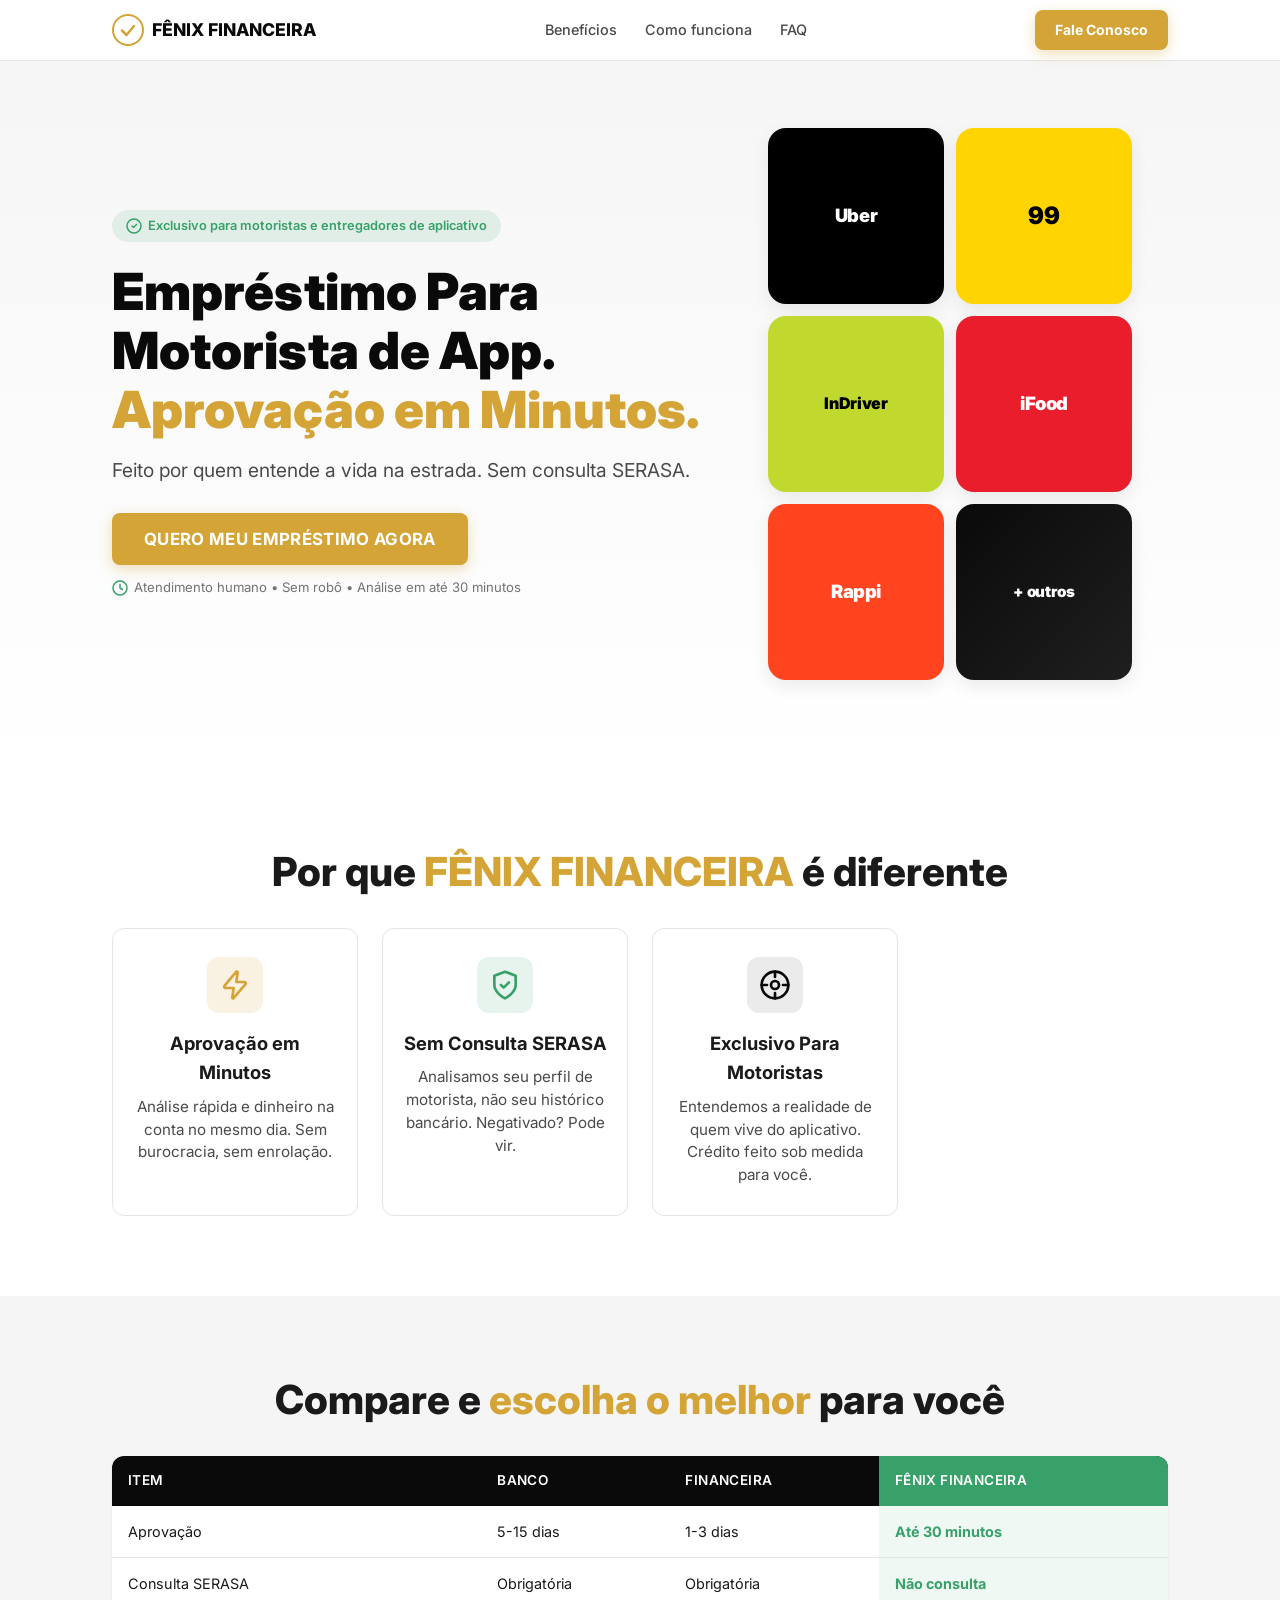
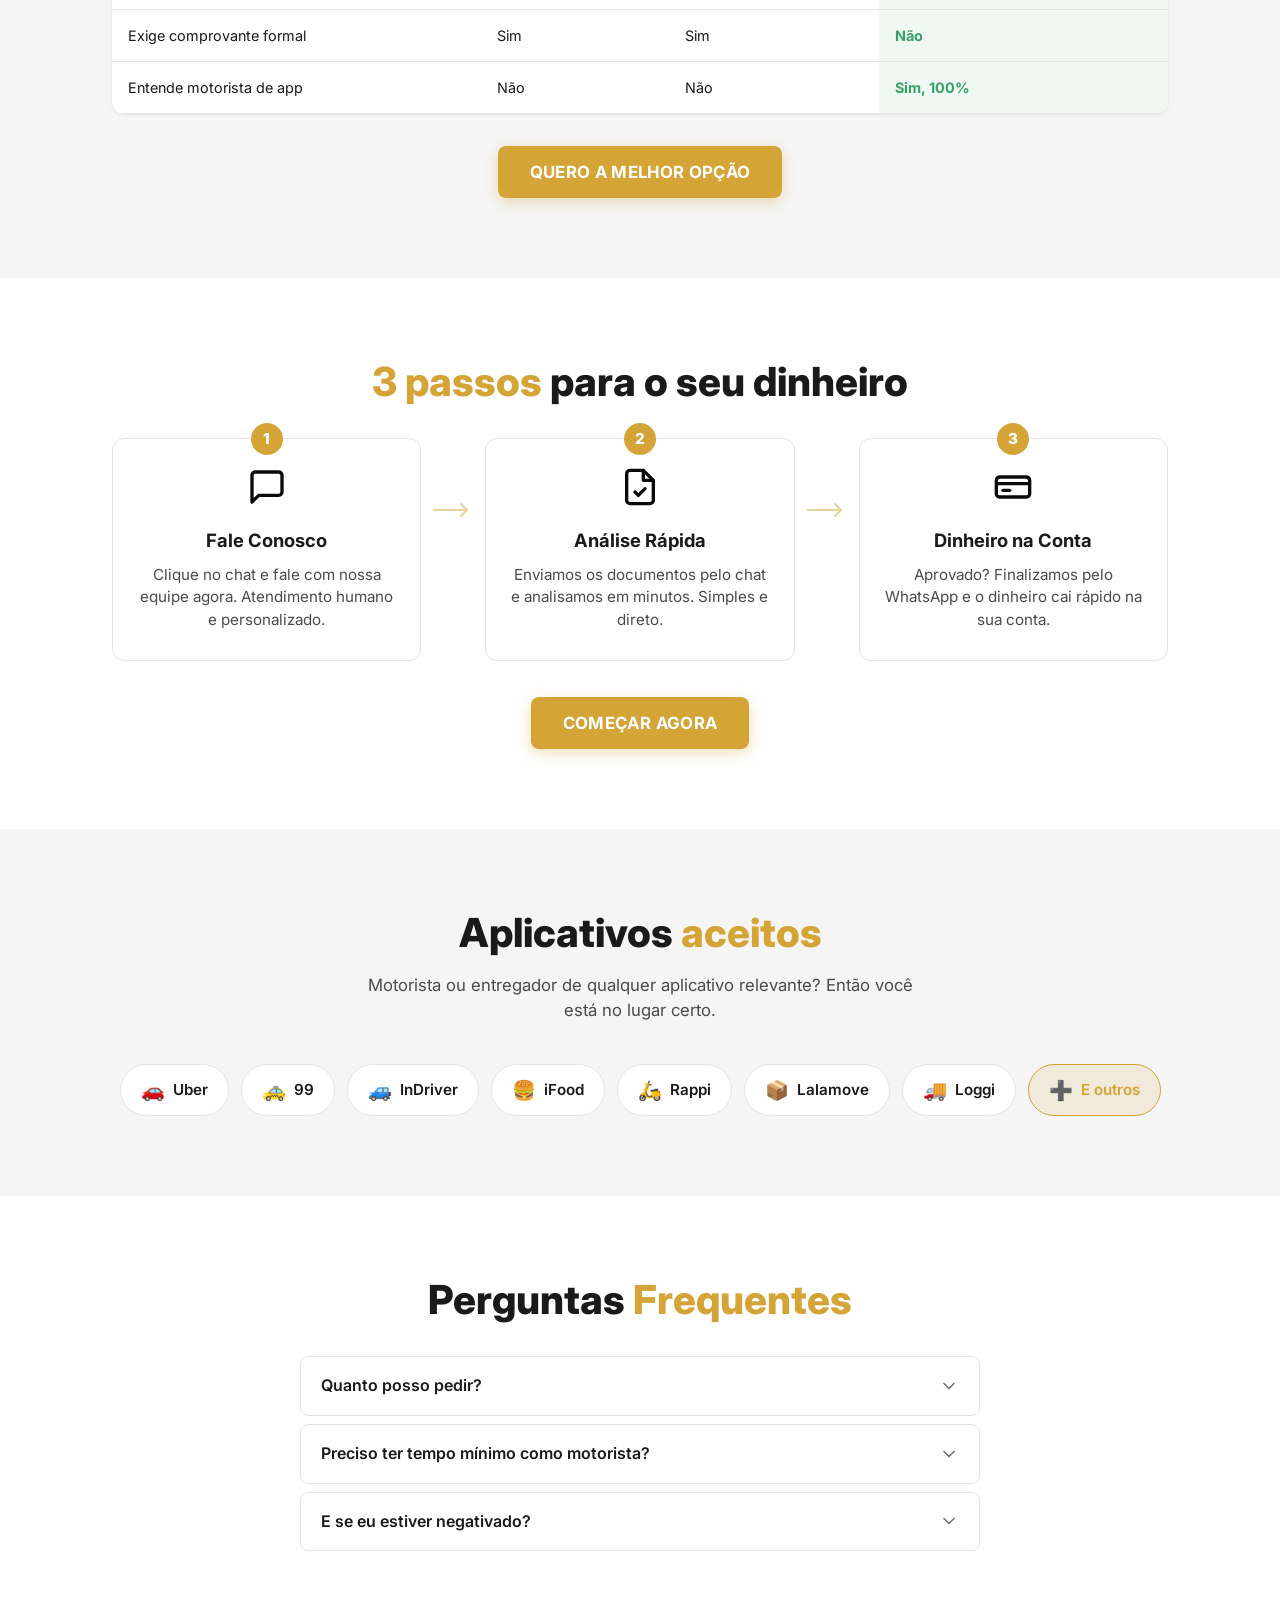
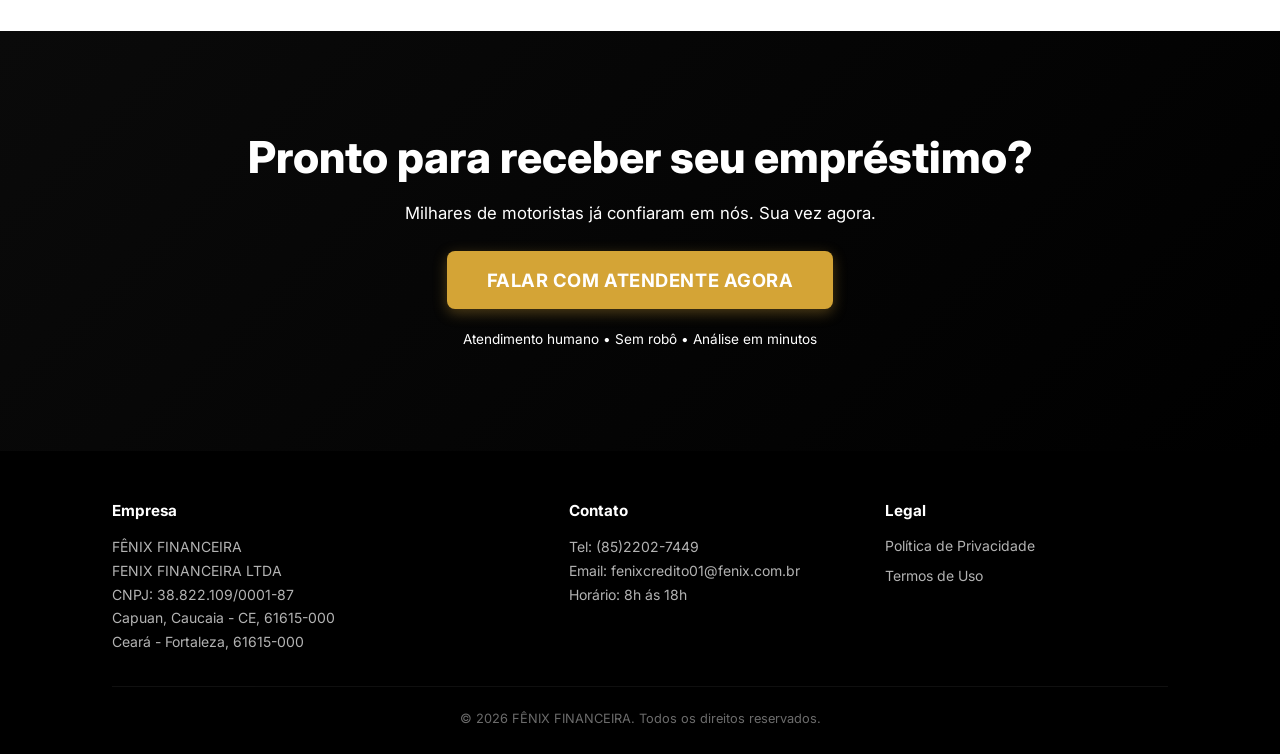
==== commit cde15897: "Remove Lalamove e Loggi do grid de apps no hero" ====
--- a/index.html
+++ b/index.html
@@ -91,8 +91,6 @@
             <div class="hero-app hero-app--indriver">InDriver</div>
             <div class="hero-app hero-app--ifood">iFood</div>
             <div class="hero-app hero-app--rappi">Rappi</div>
-            <div class="hero-app hero-app--lalamove">Lalamove</div>
-            <div class="hero-app hero-app--loggi">Loggi</div>
             <div class="hero-app hero-app--more">+ outros</div>
           </div>
         </div>
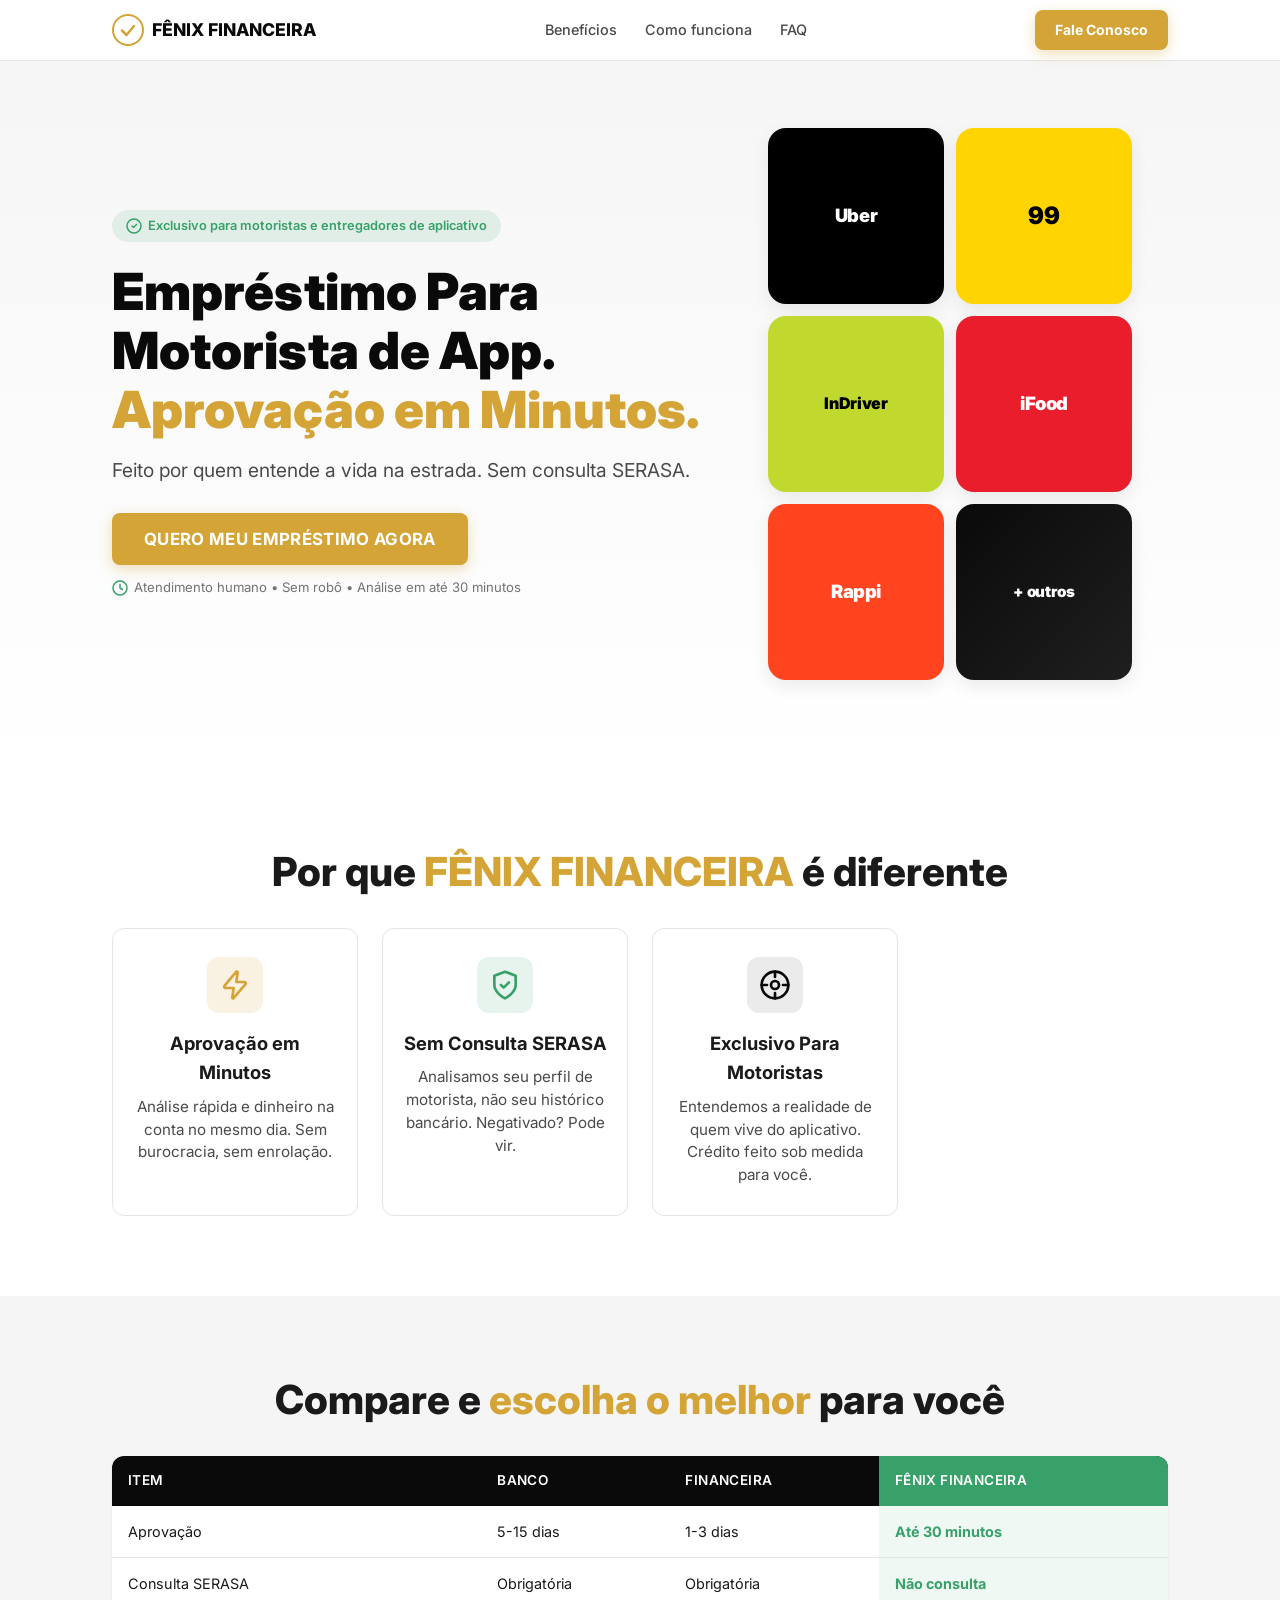
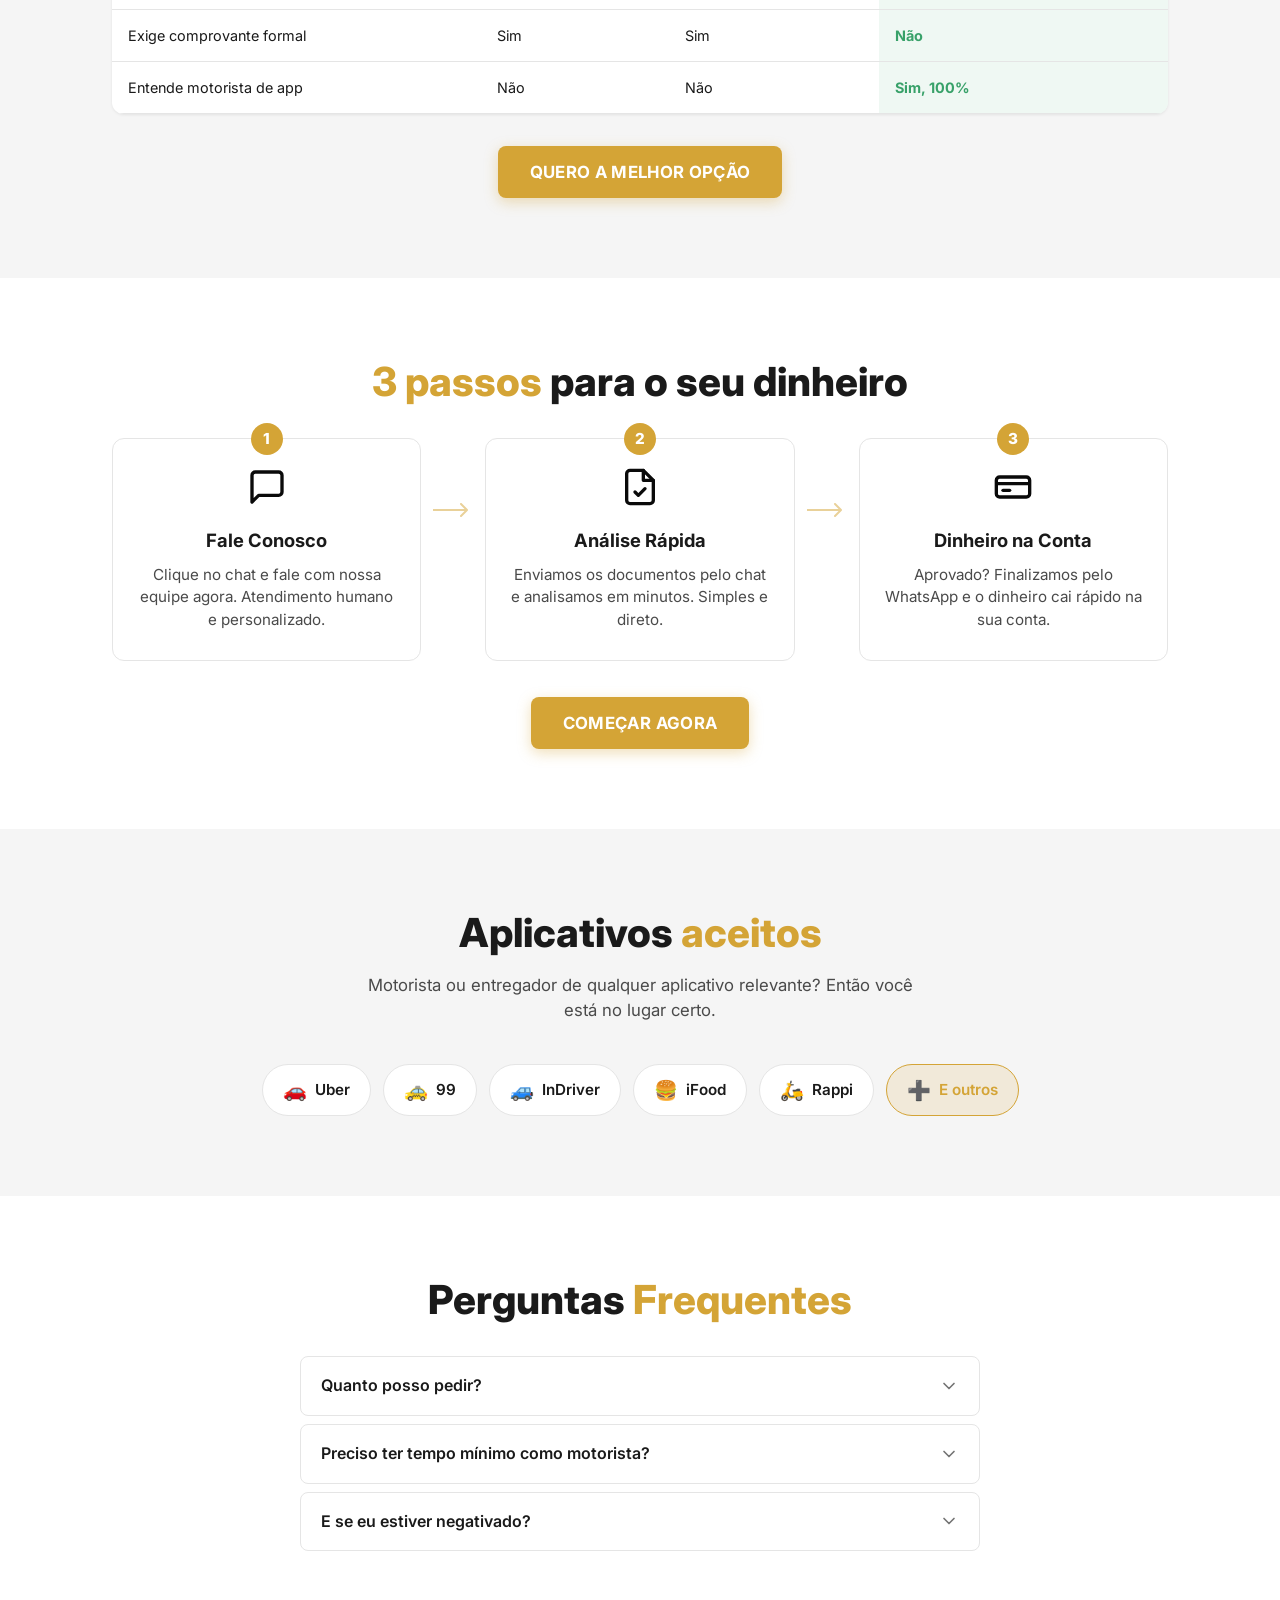
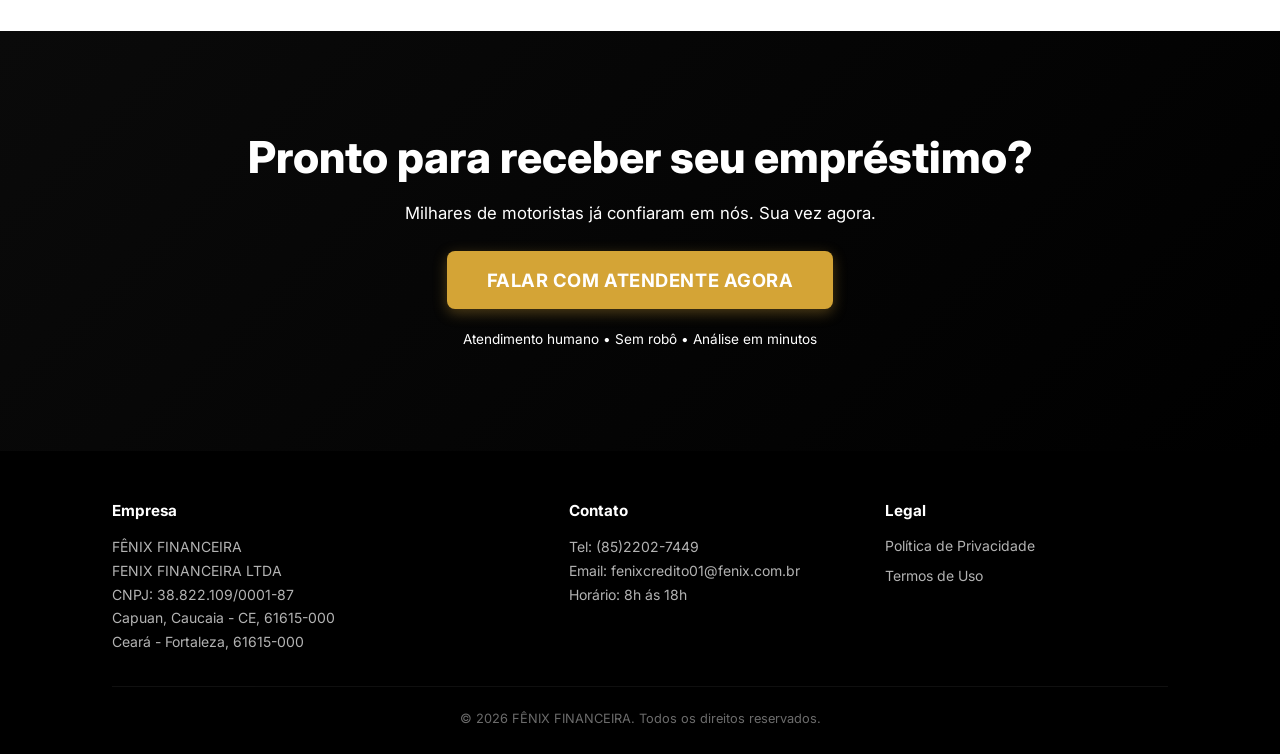
==== commit 6e8d53f3: "Remove Lalamove e Loggi da seção Aplicativos aceitos" ====
--- a/index.html
+++ b/index.html
@@ -298,14 +298,6 @@
             <span class="app-tag__icon">🛵</span>
             <span class="app-tag__name">Rappi</span>
           </div>
-          <div class="app-tag">
-            <span class="app-tag__icon">📦</span>
-            <span class="app-tag__name">Lalamove</span>
-          </div>
-          <div class="app-tag">
-            <span class="app-tag__icon">🚚</span>
-            <span class="app-tag__name">Loggi</span>
-          </div>
           <div class="app-tag app-tag--other">
             <span class="app-tag__icon">➕</span>
             <span class="app-tag__name">E outros</span>
